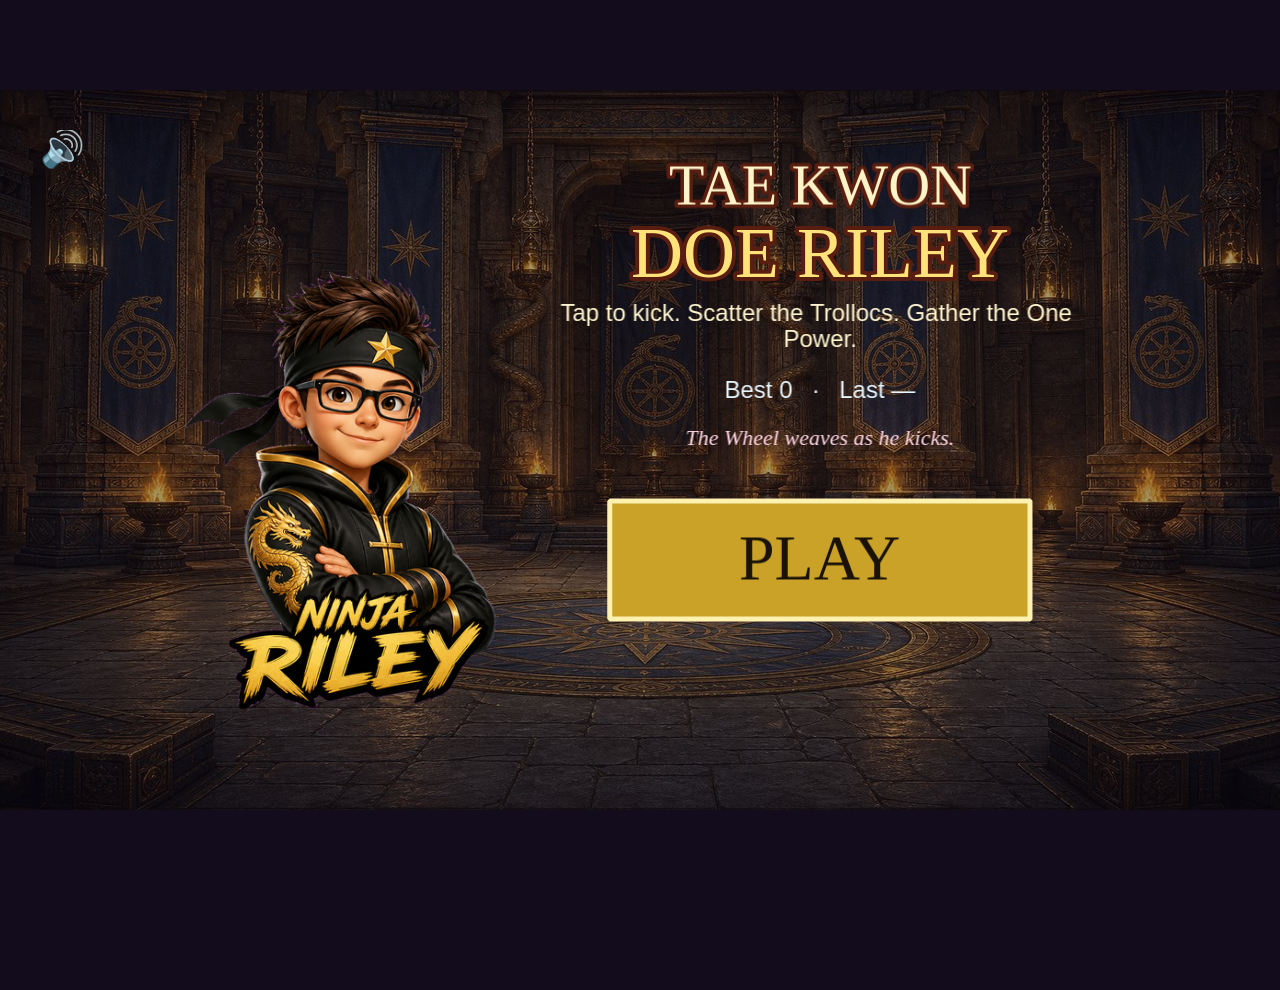
==== riley/index.html @ ce11db74 "Publish Tae Kwon Doe Riley on GitHub Pages at /riley/. Keep Whale Lance at the site root. Copy the p" ====
<!DOCTYPE html>
<html lang="en">
<head>
  <meta charset="UTF-8" />
  <meta name="viewport" content="width=device-width, initial-scale=1, maximum-scale=1, user-scalable=no, viewport-fit=cover" />
  <meta name="apple-mobile-web-app-capable" content="yes" />
  <meta name="mobile-web-app-capable" content="yes" />
  <meta name="theme-color" content="#120c1c" />
  <title>Tae Kwon Doe Riley</title>
  <link rel="stylesheet" href="css/style.css" />
</head>
<body>
  <div id="game"></div>
  <script src="vendor/phaser.min.js"></script>
  <script src="js/game.js"></script>
</body>
</html>
---- riley/css/style.css ----
html, body {
  margin: 0;
  padding: 0;
  width: 100%;
  height: 100%;
  background: #120c1c;
  overflow: hidden;
  touch-action: none;
  user-select: none;
  -webkit-user-select: none;
}

#game {
  position: relative;
  width: 100%;
  height: 100%;
}

#game canvas {
  display: block;
  margin: 0 auto;
}

#game video {
  pointer-events: none;
}
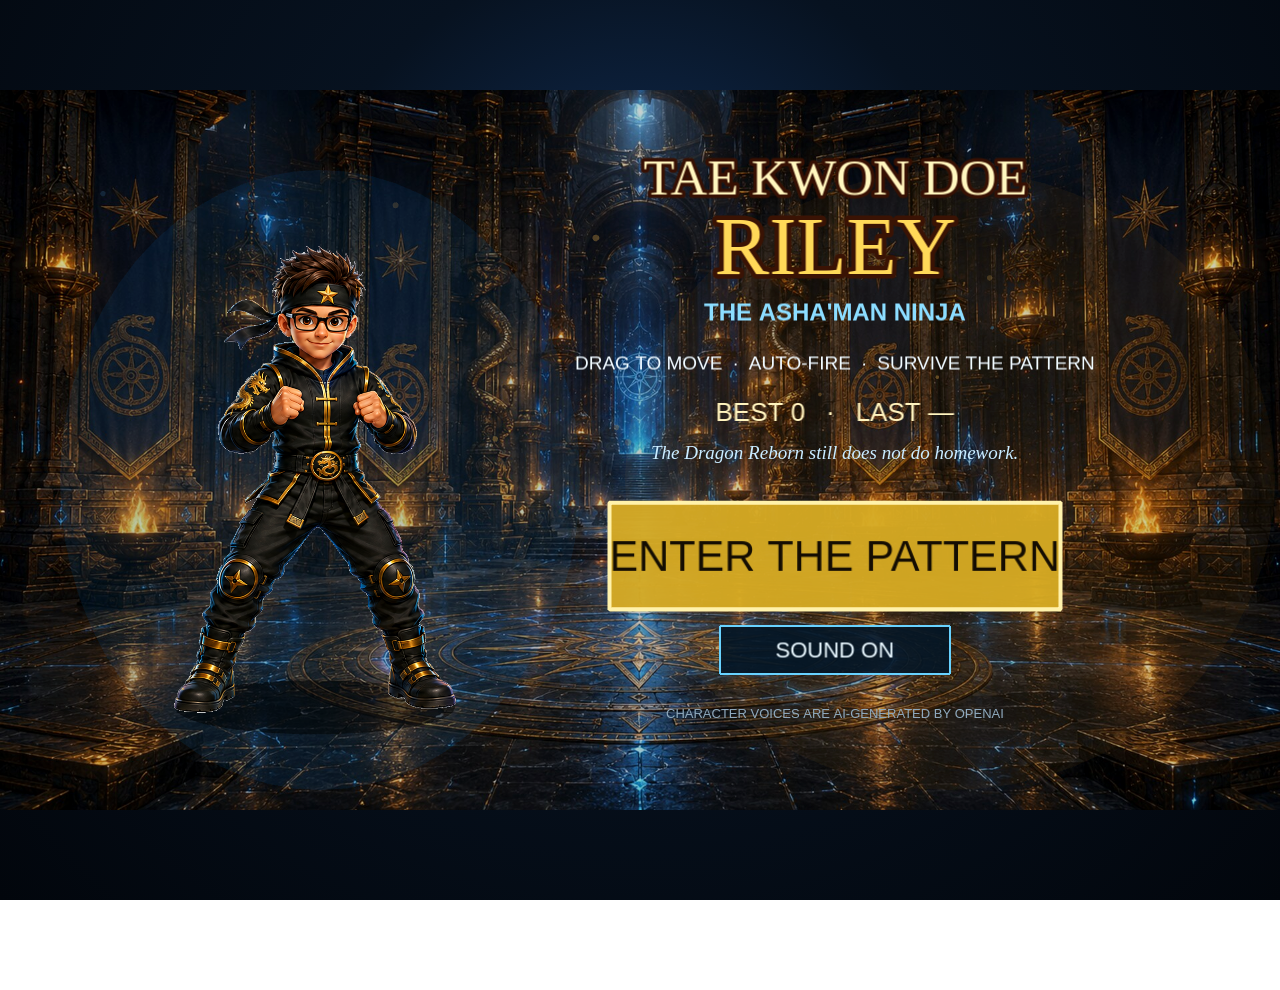
==== commit fac6bd91: "Rebuild Riley with drag controls, cinematic art, music, and voices" ====
--- a/riley/index.html
+++ b/riley/index.html
@@ -7,11 +7,18 @@
   <meta name="mobile-web-app-capable" content="yes" />
   <meta name="theme-color" content="#120c1c" />
   <title>Tae Kwon Doe Riley</title>
-  <link rel="stylesheet" href="css/style.css" />
+  <link rel="stylesheet" href="css/style.css?v=2.0.0" />
 </head>
 <body>
-  <div id="game"></div>
+  <main id="game" role="application" aria-label="Tae Kwon Doe Riley arcade game"></main>
+  <aside id="rotate-overlay" role="status" aria-live="polite">
+    <div class="rotate-card">
+      <span class="rotate-device" aria-hidden="true"></span>
+      <strong>Rotate to landscape</strong>
+      <span>Riley needs room to fight.</span>
+    </div>
+  </aside>
   <script src="vendor/phaser.min.js"></script>
-  <script src="js/game.js"></script>
+  <script src="js/game.js?v=2.0.0"></script>
 </body>
 </html>
--- a/riley/css/style.css
+++ b/riley/css/style.css
@@ -1,26 +1,123 @@
-html, body {
+html,
+body {
   margin: 0;
   padding: 0;
   width: 100%;
   height: 100%;
-  background: #120c1c;
+  min-height: 100%;
+  background:
+    radial-gradient(circle at 50% 32%, #12305a 0%, #071220 38%, #02060c 100%);
   overflow: hidden;
   touch-action: none;
+  overscroll-behavior: none;
   user-select: none;
   -webkit-user-select: none;
+  -webkit-touch-callout: none;
 }
 
 #game {
   position: relative;
   width: 100%;
   height: 100%;
+  isolation: isolate;
 }
 
 #game canvas {
   display: block;
   margin: 0 auto;
+  max-width: 100%;
+  max-height: 100%;
+  touch-action: none;
+  outline: none;
+  filter: saturate(1.04) contrast(1.03);
 }
 
 #game video {
   pointer-events: none;
 }
+
+#rotate-overlay {
+  position: fixed;
+  inset: 0;
+  z-index: 1000;
+  display: none;
+  align-items: center;
+  justify-content: center;
+  padding: max(24px, env(safe-area-inset-top)) max(24px, env(safe-area-inset-right)) max(24px, env(safe-area-inset-bottom)) max(24px, env(safe-area-inset-left));
+  box-sizing: border-box;
+  color: #fff2c4;
+  background:
+    radial-gradient(circle at 50% 36%, rgba(30, 98, 156, 0.34), transparent 42%),
+    rgba(2, 6, 12, 0.97);
+  font-family: "Trebuchet MS", system-ui, sans-serif;
+  text-align: center;
+}
+
+.rotate-card {
+  display: flex;
+  width: min(84vw, 360px);
+  min-height: 240px;
+  align-items: center;
+  justify-content: center;
+  flex-direction: column;
+  gap: 14px;
+  padding: 30px;
+  box-sizing: border-box;
+  border: 1px solid rgba(255, 220, 132, 0.55);
+  border-radius: 22px;
+  background: rgba(6, 16, 30, 0.9);
+  box-shadow: 0 24px 70px rgba(0, 0, 0, 0.55), inset 0 0 32px rgba(48, 157, 255, 0.1);
+}
+
+.rotate-card strong {
+  font-family: Georgia, serif;
+  font-size: clamp(24px, 7vw, 34px);
+  letter-spacing: 0.02em;
+}
+
+.rotate-card > span:last-child {
+  color: #b9d8ef;
+  font-size: 16px;
+}
+
+.rotate-device {
+  position: relative;
+  display: block;
+  width: 42px;
+  height: 70px;
+  margin-bottom: 10px;
+  border: 4px solid #ffe08a;
+  border-radius: 9px;
+  box-shadow: 0 0 24px rgba(65, 178, 255, 0.35);
+  transform: rotate(90deg);
+  animation: rotate-pulse 1.7s ease-in-out infinite;
+}
+
+.rotate-device::after {
+  position: absolute;
+  right: 14px;
+  bottom: 4px;
+  width: 8px;
+  height: 3px;
+  border-radius: 3px;
+  background: #ffe08a;
+  content: "";
+}
+
+@keyframes rotate-pulse {
+  0%, 100% { transform: rotate(72deg) scale(0.96); }
+  50% { transform: rotate(90deg) scale(1.04); }
+}
+
+@media (orientation: portrait) and (max-width: 900px) {
+  #rotate-overlay {
+    display: flex;
+  }
+}
+
+@media (prefers-reduced-motion: reduce) {
+  .rotate-device {
+    animation: none;
+    transform: rotate(90deg);
+  }
+}
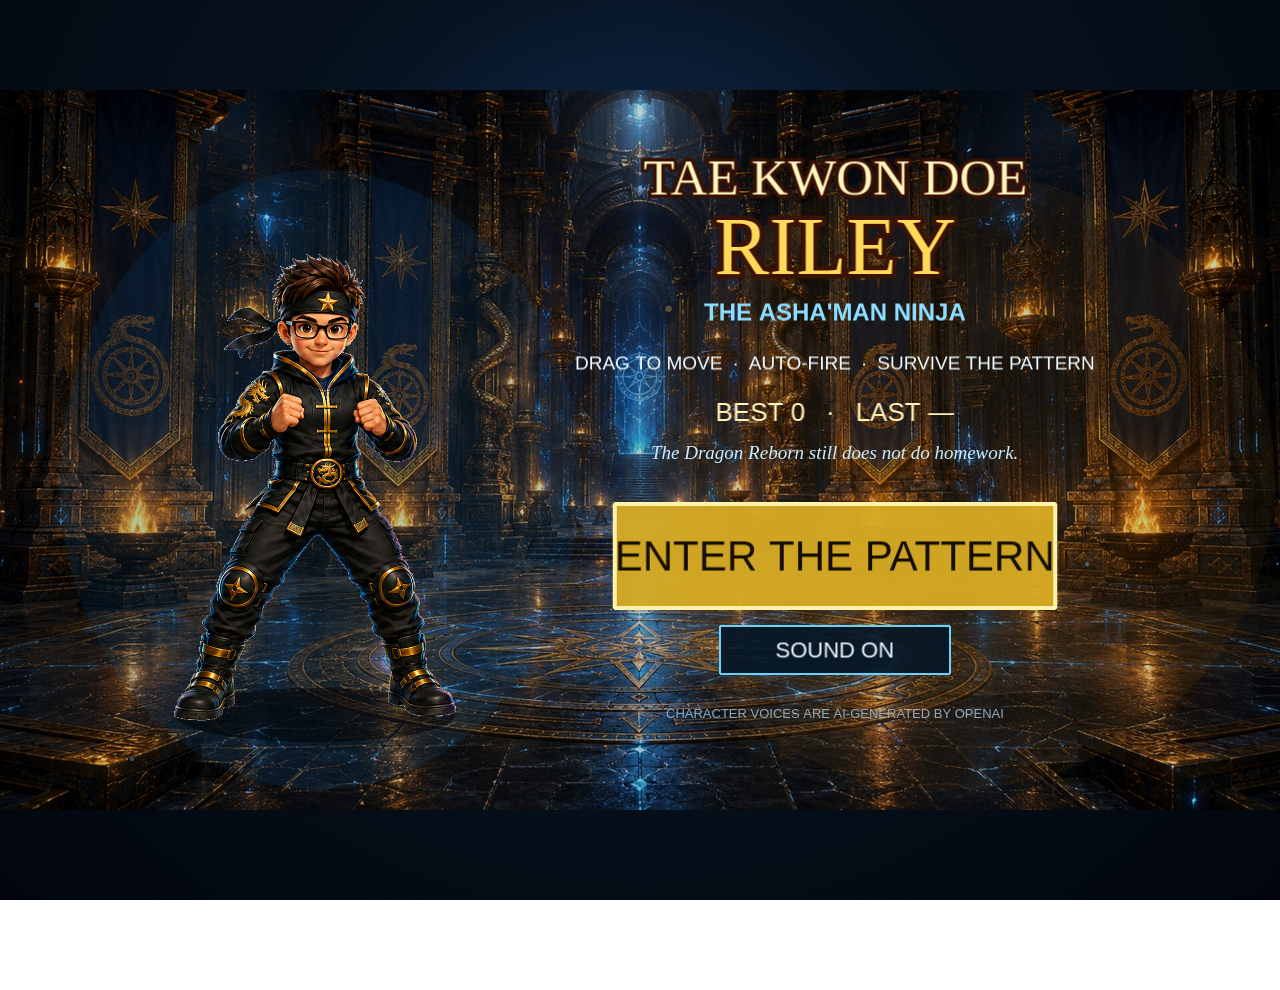
==== commit 02d3f9ac: "Make Riley's enemy waves visible and genuinely challenging" ====
--- a/riley/index.html
+++ b/riley/index.html
@@ -7,7 +7,7 @@
   <meta name="mobile-web-app-capable" content="yes" />
   <meta name="theme-color" content="#120c1c" />
   <title>Tae Kwon Doe Riley</title>
-  <link rel="stylesheet" href="css/style.css?v=2.0.0" />
+  <link rel="stylesheet" href="css/style.css?v=2.1.0" />
 </head>
 <body>
   <main id="game" role="application" aria-label="Tae Kwon Doe Riley arcade game"></main>
@@ -19,6 +19,6 @@
     </div>
   </aside>
   <script src="vendor/phaser.min.js"></script>
-  <script src="js/game.js?v=2.0.0"></script>
+  <script src="js/game.js?v=2.1.0"></script>
 </body>
 </html>
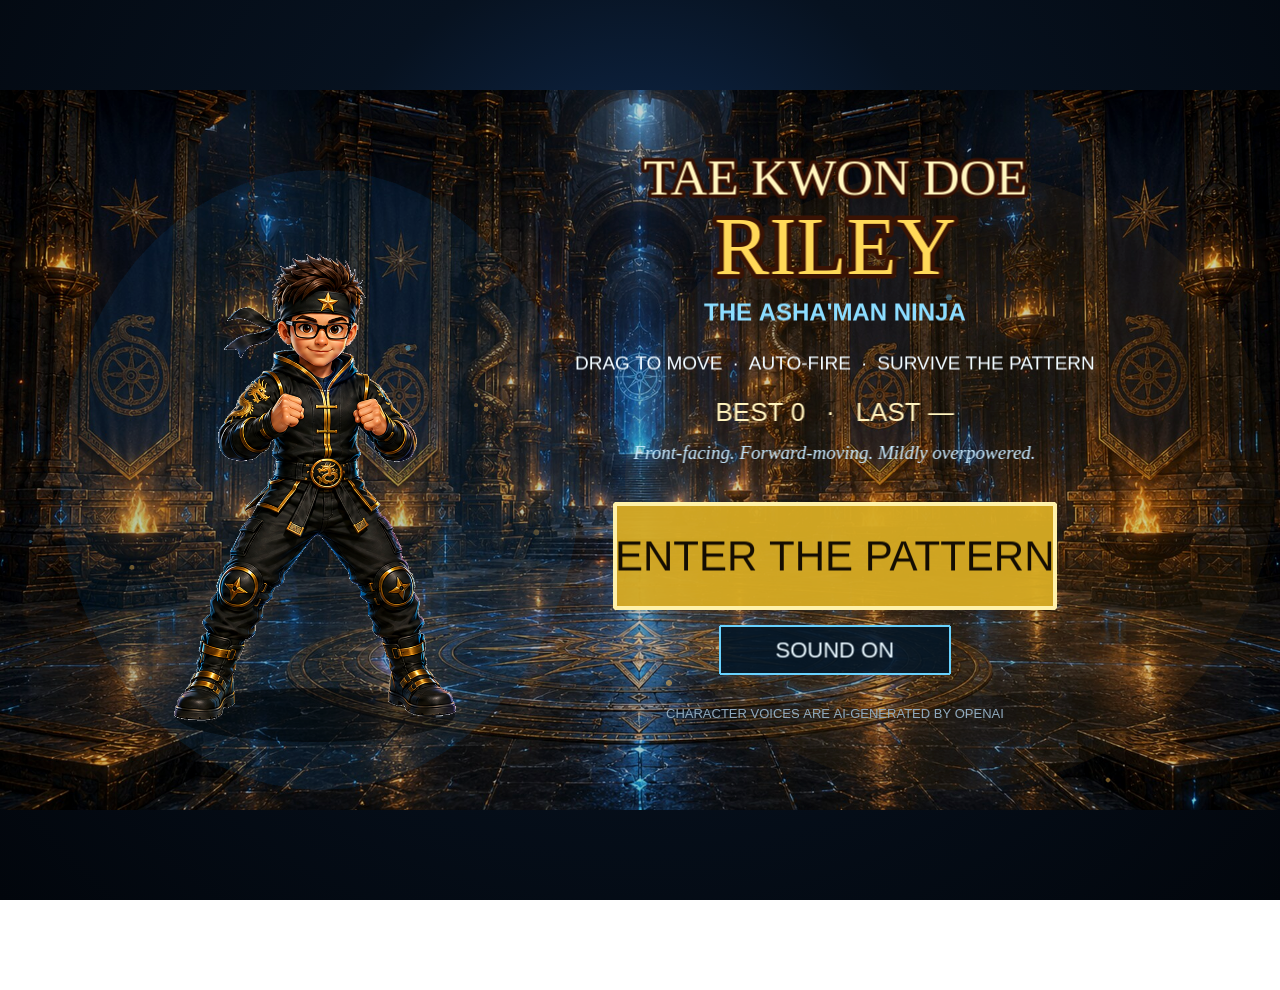
==== commit 57c0685a: "Fix pinned monsters and spawn Shadowspawn visibly" ====
--- a/riley/index.html
+++ b/riley/index.html
@@ -7,7 +7,7 @@
   <meta name="mobile-web-app-capable" content="yes" />
   <meta name="theme-color" content="#120c1c" />
   <title>Tae Kwon Doe Riley</title>
-  <link rel="stylesheet" href="css/style.css?v=2.1.0" />
+  <link rel="stylesheet" href="css/style.css?v=2.2.0" />
 </head>
 <body>
   <main id="game" role="application" aria-label="Tae Kwon Doe Riley arcade game"></main>
@@ -19,6 +19,6 @@
     </div>
   </aside>
   <script src="vendor/phaser.min.js"></script>
-  <script src="js/game.js?v=2.1.0"></script>
+  <script src="js/game.js?v=2.2.0"></script>
 </body>
 </html>
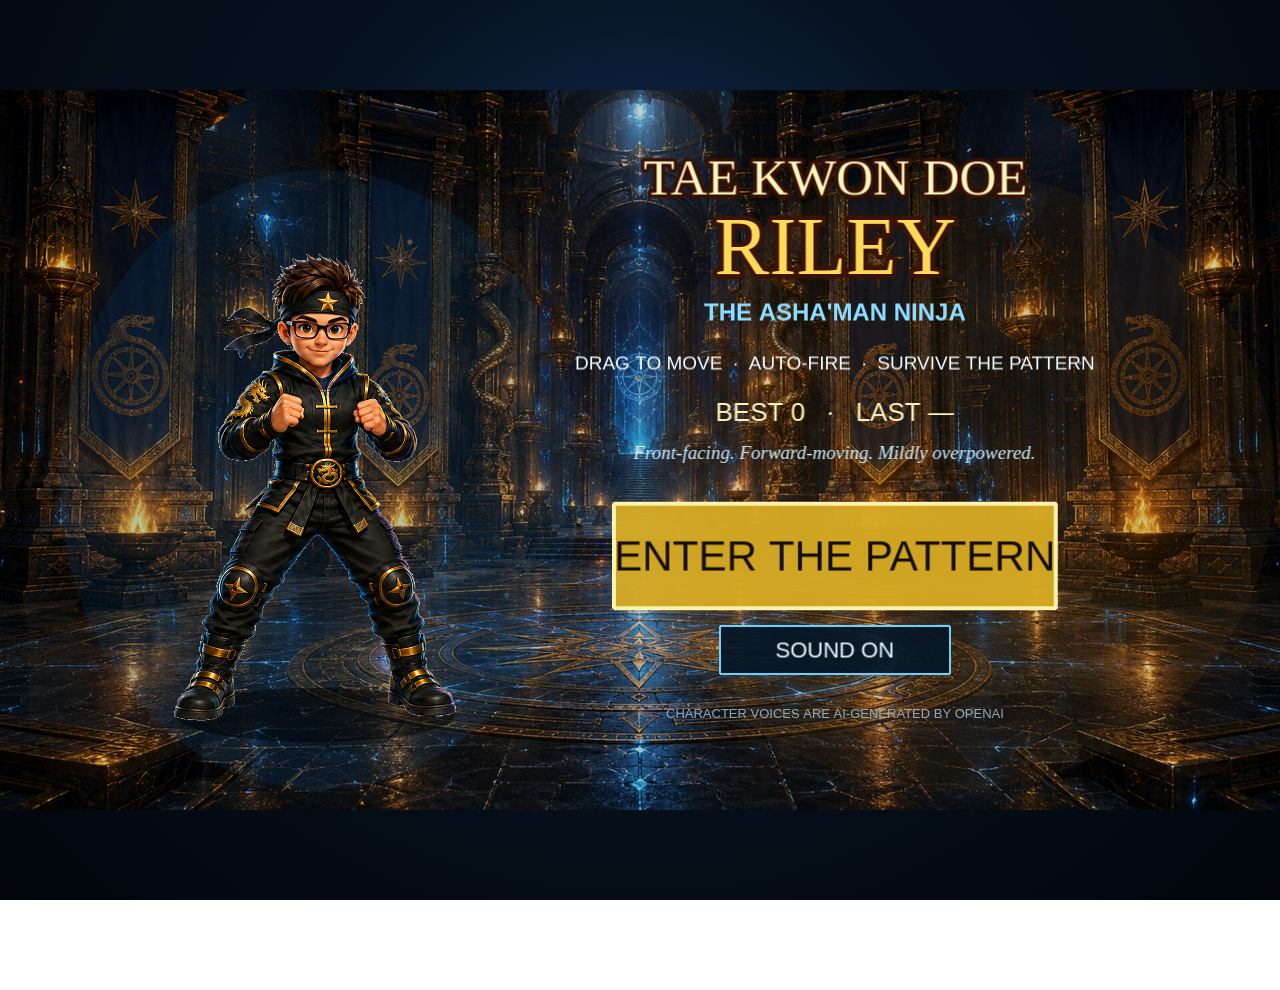
==== commit 67b432cf: "Rebalance Riley's opening for fair survival" ====
--- a/riley/index.html
+++ b/riley/index.html
@@ -7,7 +7,7 @@
   <meta name="mobile-web-app-capable" content="yes" />
   <meta name="theme-color" content="#120c1c" />
   <title>Tae Kwon Doe Riley</title>
-  <link rel="stylesheet" href="css/style.css?v=2.2.0" />
+  <link rel="stylesheet" href="css/style.css?v=2.3.0" />
 </head>
 <body>
   <main id="game" role="application" aria-label="Tae Kwon Doe Riley arcade game"></main>
@@ -19,6 +19,6 @@
     </div>
   </aside>
   <script src="vendor/phaser.min.js"></script>
-  <script src="js/game.js?v=2.2.0"></script>
+  <script src="js/game.js?v=2.3.0"></script>
 </body>
 </html>
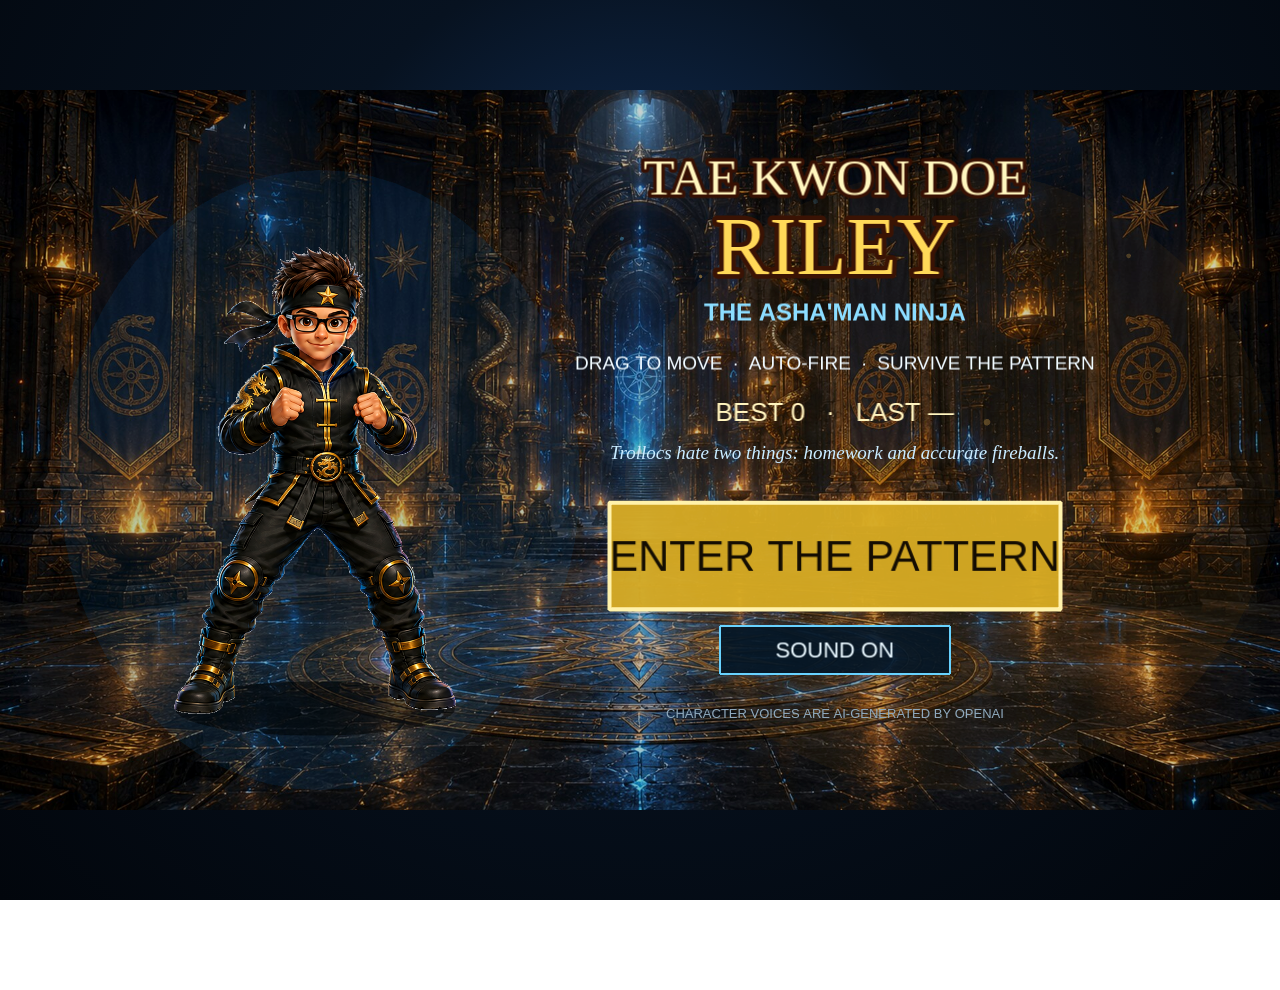
==== commit b9fb2203: "Add Forsaken and Mazrim Taim boss encounters" ====
--- a/riley/index.html
+++ b/riley/index.html
@@ -7,7 +7,7 @@
   <meta name="mobile-web-app-capable" content="yes" />
   <meta name="theme-color" content="#120c1c" />
   <title>Tae Kwon Doe Riley</title>
-  <link rel="stylesheet" href="css/style.css?v=2.3.0" />
+  <link rel="stylesheet" href="css/style.css?v=2.4.0" />
 </head>
 <body>
   <main id="game" role="application" aria-label="Tae Kwon Doe Riley arcade game"></main>
@@ -19,6 +19,6 @@
     </div>
   </aside>
   <script src="vendor/phaser.min.js"></script>
-  <script src="js/game.js?v=2.3.0"></script>
+  <script src="js/game.js?v=2.4.0"></script>
 </body>
 </html>
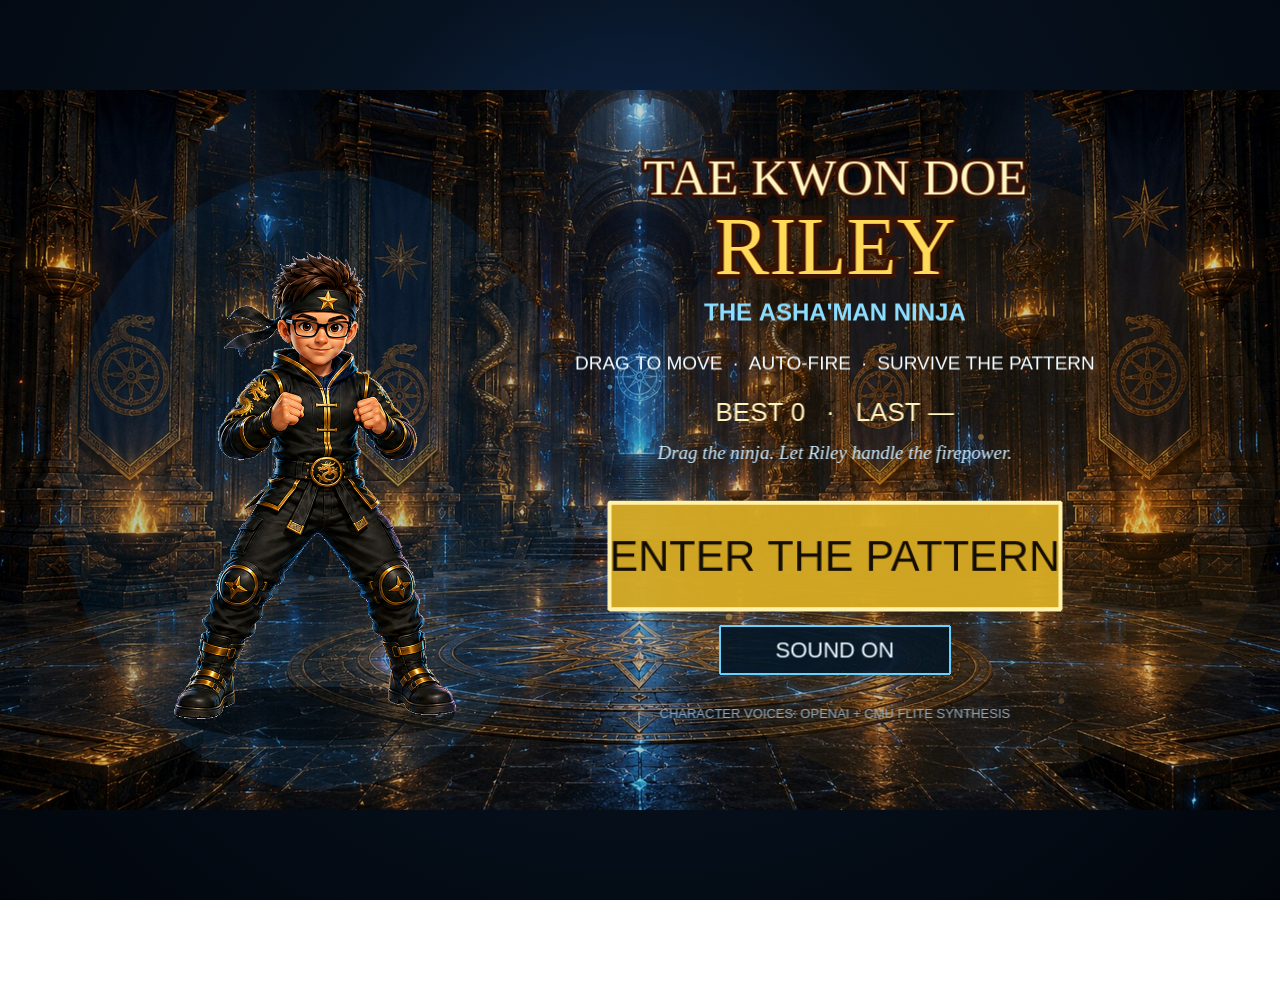
==== commit 8dc1616a: "Clarify mixed voice synthesis credits" ====
--- a/riley/index.html
+++ b/riley/index.html
@@ -7,7 +7,7 @@
   <meta name="mobile-web-app-capable" content="yes" />
   <meta name="theme-color" content="#120c1c" />
   <title>Tae Kwon Doe Riley</title>
-  <link rel="stylesheet" href="css/style.css?v=2.4.0" />
+  <link rel="stylesheet" href="css/style.css?v=2.4.1" />
 </head>
 <body>
   <main id="game" role="application" aria-label="Tae Kwon Doe Riley arcade game"></main>
@@ -19,6 +19,6 @@
     </div>
   </aside>
   <script src="vendor/phaser.min.js"></script>
-  <script src="js/game.js?v=2.4.0"></script>
+  <script src="js/game.js?v=2.4.1"></script>
 </body>
 </html>
